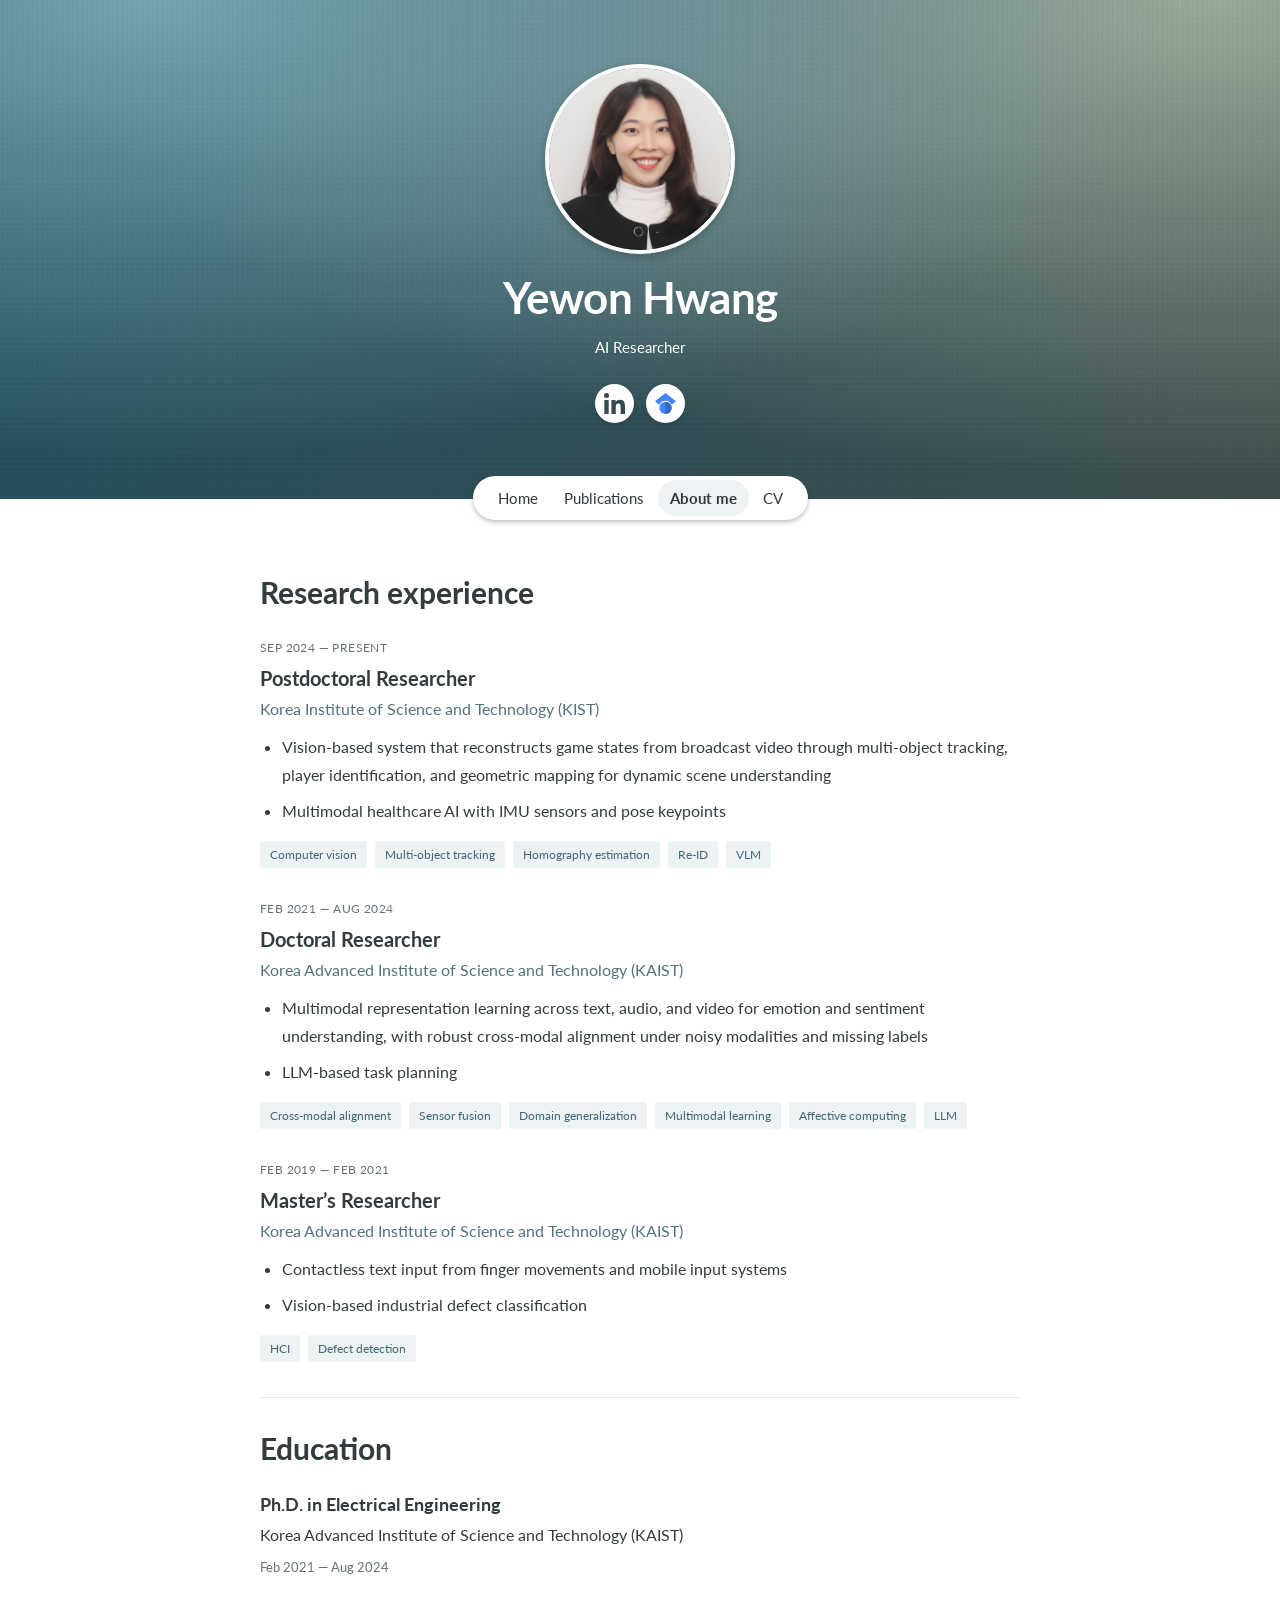
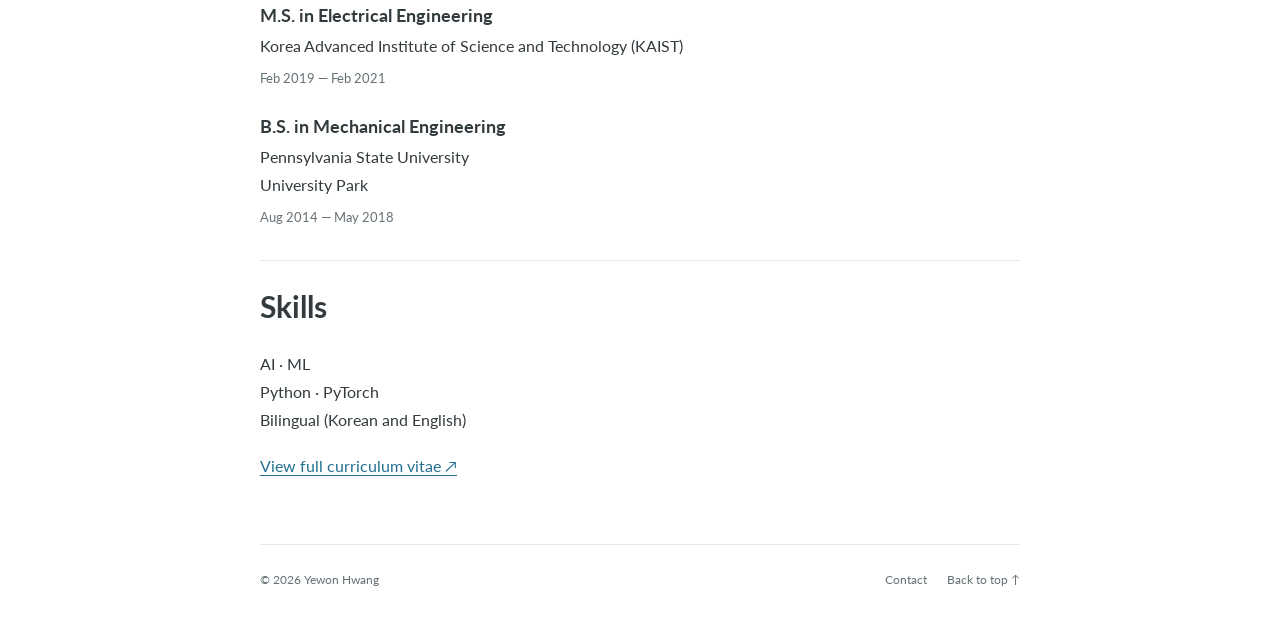
==== experience.html @ 29f175b0 "Redesign academic website and update publications and English CV" ====
<!doctype html>
<html lang="en">
<head>
  <meta charset="utf-8">
  <meta name="viewport" content="width=device-width, initial-scale=1">
  <meta name="theme-color" content="#315b67">
  <meta name="description" content="Yewon Hwang, postdoctoral researcher at KIST. Computer vision, multimodal learning, and intelligent systems.">
  <title>About me | Yewon Hwang</title>
  <link rel="icon" href="./favicon.svg" type="image/svg+xml">
  <link rel="stylesheet" href="./style.css">
  <script src="./script.js" defer></script>
</head>
<body>
<a class="skip-link" href="#main">Skip to content</a>
<header class="profile-header" id="top">
  <div class="profile">
    <a class="portrait-link" href="./index.html" aria-label="Yewon Hwang home"><img src="./yewon.png" width="190" height="190" alt="Portrait of Yewon Hwang" fetchpriority="high"></a>
    <h1><a href="./index.html">Yewon Hwang</a></h1>
    <p class="profile-role">AI Researcher</p>
    <div class="social-links"><a href="https://www.linkedin.com/in/yhwang16/" aria-label="LinkedIn" title="LinkedIn"><svg viewBox="0 0 24 24" aria-hidden="true" fill="currentColor"><path d="M5.37 24H.39V7.98h4.98zM2.88 5.79A2.89 2.89 0 1 1 2.9 0a2.89 2.89 0 0 1-.02 5.79zM24 24h-4.97v-7.8c0-1.86-.04-4.25-2.59-4.25-2.59 0-2.99 2.02-2.99 4.12V24H8.48V7.98h4.77v2.19h.07c.66-1.26 2.29-2.59 4.71-2.59 5.04 0 5.97 3.32 5.97 7.63z"/></svg></a><a href="https://scholar.google.com/citations?user=3Ul3fwwAAAAJ&amp;hl=en" aria-label="Google Scholar" title="Google Scholar"><svg viewBox="0 0 24 24" aria-hidden="true"><path fill="#4285F4" d="M12 0 0 9.5l4.838 3.94A7.96 7.96 0 0 1 12 9a7.96 7.96 0 0 1 7.162 4.44L24 9.5z"/><circle fill="#4285F4" cx="12" cy="17" r="7"/><path fill="#356AC3" d="M12 10a7 7 0 0 1 0 14z"/></svg></a></div>
  </div>
</header>
<div class="nav-wrap"><nav aria-label="Main navigation"><a href="./index.html">Home</a><a href="./publications.html">Publications</a><a href="./experience.html" aria-current="page">About me</a><a href="./cv_2026_en.pdf">CV</a></nav></div>
<main id="main"><section id="experience" class="section career"><div><div class="section-heading"><h2>Research experience</h2></div><article class="timeline-entry"><p class="date">SEP 2024 — PRESENT</p><h3>Postdoctoral Researcher</h3><p class="institution">Korea Institute of Science and Technology (KIST)</p><ul><li>Vision-based system that reconstructs game states from broadcast video through multi-object tracking, player identification, and geometric mapping for dynamic scene understanding</li><li>Multimodal healthcare AI with IMU sensors and pose keypoints</li></ul><div class="tags"><span>Computer vision</span><span>Multi-object tracking</span><span>Homography estimation</span><span>Re-ID</span><span>VLM</span></div></article>
<article class="timeline-entry"><p class="date">FEB 2021 — AUG 2024</p><h3>Doctoral Researcher</h3><p class="institution">Korea Advanced Institute of Science and Technology (KAIST)</p><ul><li>Multimodal representation learning across text, audio, and video for emotion and sentiment understanding, with robust cross-modal alignment under noisy modalities and missing labels</li><li>LLM-based task planning</li></ul><div class="tags"><span>Cross-modal alignment</span><span>Sensor fusion</span><span>Domain generalization</span><span>Multimodal learning</span><span>Affective computing</span><span>LLM</span></div></article>
<article class="timeline-entry"><p class="date">FEB 2019 — FEB 2021</p><h3>Master’s Researcher</h3><p class="institution">Korea Advanced Institute of Science and Technology (KAIST)</p><ul><li>Contactless text input from finger movements and mobile input systems</li><li>Vision-based industrial defect classification</li></ul><div class="tags"><span>HCI</span><span>Defect detection</span></div></article></div><aside id="education" class="education-panel"><h2>Education</h2><h3>Ph.D. in Electrical Engineering</h3><p>Korea Advanced Institute of Science and Technology (KAIST)</p><span>Feb 2021 — Aug 2024</span><h3>M.S. in Electrical Engineering</h3><p>Korea Advanced Institute of Science and Technology (KAIST)</p><span>Feb 2019 — Feb 2021</span><h3>B.S. in Mechanical Engineering</h3><p>Pennsylvania State University<br>University Park</p><span>Aug 2014 — May 2018</span><div class="panel-bottom"><h2>Skills</h2><p>AI · ML<br>Python · PyTorch<br>Bilingual (Korean and English)</p><a class="text-link" href="./cv_2026_en.pdf">View full curriculum vitae ↗</a></div></aside></section></main>
<footer><p>© 2026 Yewon Hwang</p><a href="mailto:yewonhwang0816@gmail.com">Contact</a><a href="#top">Back to top ↑</a></footer>
</body>
</html>
---- style.css ----
@import url('https://fonts.googleapis.com/css2?family=Lato:wght@400;700&display=swap');

:root { --ink: #333b3e; --muted: #667176; --link: #226f90; --line: #e3e7e9; }
* { box-sizing: border-box; }
html { scroll-behavior: smooth; scroll-padding-top: 30px; }
body { margin: 0; background: #fff; color: var(--ink); font: 16px/1.75 'Lato', Arial, sans-serif; }
a { color: var(--link); text-underline-offset: 3px; }
a:hover { color: #174c63; }
a:focus-visible, button:focus-visible { outline: 3px solid #62b8de; outline-offset: 5px; }
[hidden] { display: none !important; }
h1, h2, h3, p { margin-top: 0; }
.profile-header { position: relative; isolation: isolate; text-align: center; color: white; background: radial-gradient(ellipse at 12% 0%, #76a4b2 0%, transparent 65%), radial-gradient(ellipse at 95% 0%, #9ba99a 0%, transparent 68%), linear-gradient(120deg, #204f62, #3d4d4a); }
.profile-header::before { content: ''; position: absolute; inset: 0; z-index: -1; opacity: .28; background-image: repeating-linear-gradient(0deg, transparent 0 2px, #ffffff14 2px 3px, transparent 3px 5px), repeating-linear-gradient(90deg, transparent 0 2px, #10282f26 2px 3px, transparent 3px 5px); }
.profile { padding: 64px 20px 76px; }
.portrait-link { display: block; width: 190px; height: 190px; margin: 0 auto 17px; border-radius: 50%; }
.portrait-link img { display: block; width: 100%; height: 100%; object-fit: cover; border: 4px solid #fff; border-radius: 50%; box-shadow: 0 3px 8px #0003; }
h1 { font-size: 44px; line-height: 1.2; letter-spacing: -.8px; margin-bottom: 10px; }
h1 a { color: white; text-decoration: none; }
h1 a:hover { color: white; }
.profile-role { font-size: 15px; margin-bottom: 24px; color: #fff; }
.social-links { display: flex; justify-content: center; gap: 12px; }
.social-links a { display: grid; place-items: center; width: 39px; height: 39px; border-radius: 50%; color: #36494e; background: white; box-shadow: 0 2px 5px #0002; transition: transform .15s; }
.social-links a:hover { transform: translateY(-2px); background: #edf7fb; }
.social-links svg { width: 21px; height: 21px; }
.nav-wrap { display: flex; justify-content: center; margin-top: -23px; position: relative; padding: 0 14px; }
nav { display: flex; justify-content: center; flex-wrap: wrap; padding: 4px 13px; border-radius: 28px; background: white; box-shadow: 0 2px 5px #0004; gap: 2px; }
nav a { text-decoration: none; color: #30363a; font-size: 15px; padding: 5px 12px; border-radius: 20px; }
nav a[aria-current="page"] { font-weight: 700; background: #edf3f5; }
nav a:hover { background: #edf3f5; }
main { width: min(760px, calc(100% - 44px)); margin: 52px auto 0; min-height: 240px; }
.home-intro p { margin-bottom: 22px; }
strong { font-weight: 700; }
h2 { font-size: 30px; line-height: 1.35; font-weight: 700; margin-bottom: 23px; }
h3 { font-size: 20px; line-height: 1.5; margin-bottom: 10px; }
.section-heading { margin-bottom: 24px; }
.section-note { color: var(--muted); font-size: 13px; }
.divider { margin: 0 10px; }
.publication-tools { margin-bottom: 20px; }
.filters { display: flex; flex-wrap: wrap; gap: 8px; margin-bottom: 8px; }
.filters button { font: inherit; font-size: 12px; border: 1px solid #c8d5dc; background: white; color: #375564; border-radius: 16px; padding: 5px 12px; cursor: pointer; }
.filters button.active { color: white; border-color: #315b67; background: #315b67; }
#paper-count { font-size: 12px; color: var(--muted); }
.paper { border-top: 1px solid var(--line); padding: 24px 0; display: grid; grid-template-columns: 42px minmax(0, 1fr); gap: 3px 20px; }
.paper-year { font-size: 14px; color: var(--muted); }
.venue { color: #53727e; font-size: 13px; margin-bottom: 6px; }
.paper h3 { font-size: 18px; line-height: 1.5; margin-bottom: 9px; }
.paper h3 a { text-decoration: none; }
.paper h3 a:hover { text-decoration: underline; }
.authors { font-size: 14px; line-height: 1.7; margin: 0; color: #58636a; }
.authors strong { color: #303a40; }
.paper-link { grid-column: 2; justify-self: start; font-size: 13px; margin-top: 8px; }
.research-card { padding: 8px 0 26px; margin-bottom: 22px; border-bottom: 1px solid var(--line); }
.research-card p { margin-bottom: 15px; }
.tags { display: flex; flex-wrap: wrap; gap: 8px; }
.tags span { font-size: 12px; color: #426573; background: #edf3f5; padding: 3px 10px; border-radius: 3px; }
.timeline-entry { margin-bottom: 30px; }
.date { font-size: 12px; color: var(--muted); letter-spacing: .4px; margin-bottom: 5px; }
.timeline-entry h3 { margin-bottom: 2px; }
.institution { color: #53727e; margin-bottom: 10px; }
.education-panel { border-top: 1px solid var(--line); padding-top: 30px; margin-top: 35px; }
.eyebrow { font-size: 18px; font-weight: 700; margin-bottom: 20px; }
.education-panel h3 { font-size: 18px; margin: 22px 0 3px; }
.education-panel p:not(.eyebrow) { margin-bottom: 3px; }
.education-panel > span { font-size: 13px; color: var(--muted); }
.panel-bottom { margin-top: 30px; padding-top: 25px; border-top: 1px solid var(--line); }
.panel-bottom .text-link { display: inline-block; margin-top: 15px; }
footer { width: min(760px, calc(100% - 44px)); margin: 64px auto 0; padding: 24px 0 35px; border-top: 1px solid var(--line); display: flex; flex-wrap: wrap; gap: 20px; color: var(--muted); font-size: 12px; }
footer p { margin: 0 auto 0 0; }
footer a { color: var(--muted); text-decoration: none; }
.skip-link { position: absolute; top: -70px; left: 16px; z-index: 5; background: white; padding: 8px 16px; }
.skip-link:focus { top: 12px; }
@media (max-width: 600px) {
 .profile { padding: 42px 20px 60px; }
 .portrait-link { width: 150px; height: 150px; }
 h1 { font-size: 34px; }
 .profile-role { font-size: 13px; }
 .social-links a { width: 35px; height: 35px; }
 nav { padding: 5px 8px; gap: 0; }
 nav a { font-size: 12px; padding: 6px 8px; }
 main { margin-top: 38px; }
 body { font-size: 15px; }
 h2 { font-size: 26px; }
 .paper { grid-template-columns: 1fr; gap: 6px; }
 .paper-link { grid-column: 1; }
 .paper h3 { font-size: 17px; }
 .authors { font-size: 13px; }
 footer { margin-top: 40px; gap: 15px; }
}
@media (prefers-reduced-motion: reduce) { html { scroll-behavior: auto; } .social-links a { transition: none; } }

.timeline-entry ul { padding-left: 22px; margin: 10px 0 16px; }
.timeline-entry li { margin-bottom: 8px; }
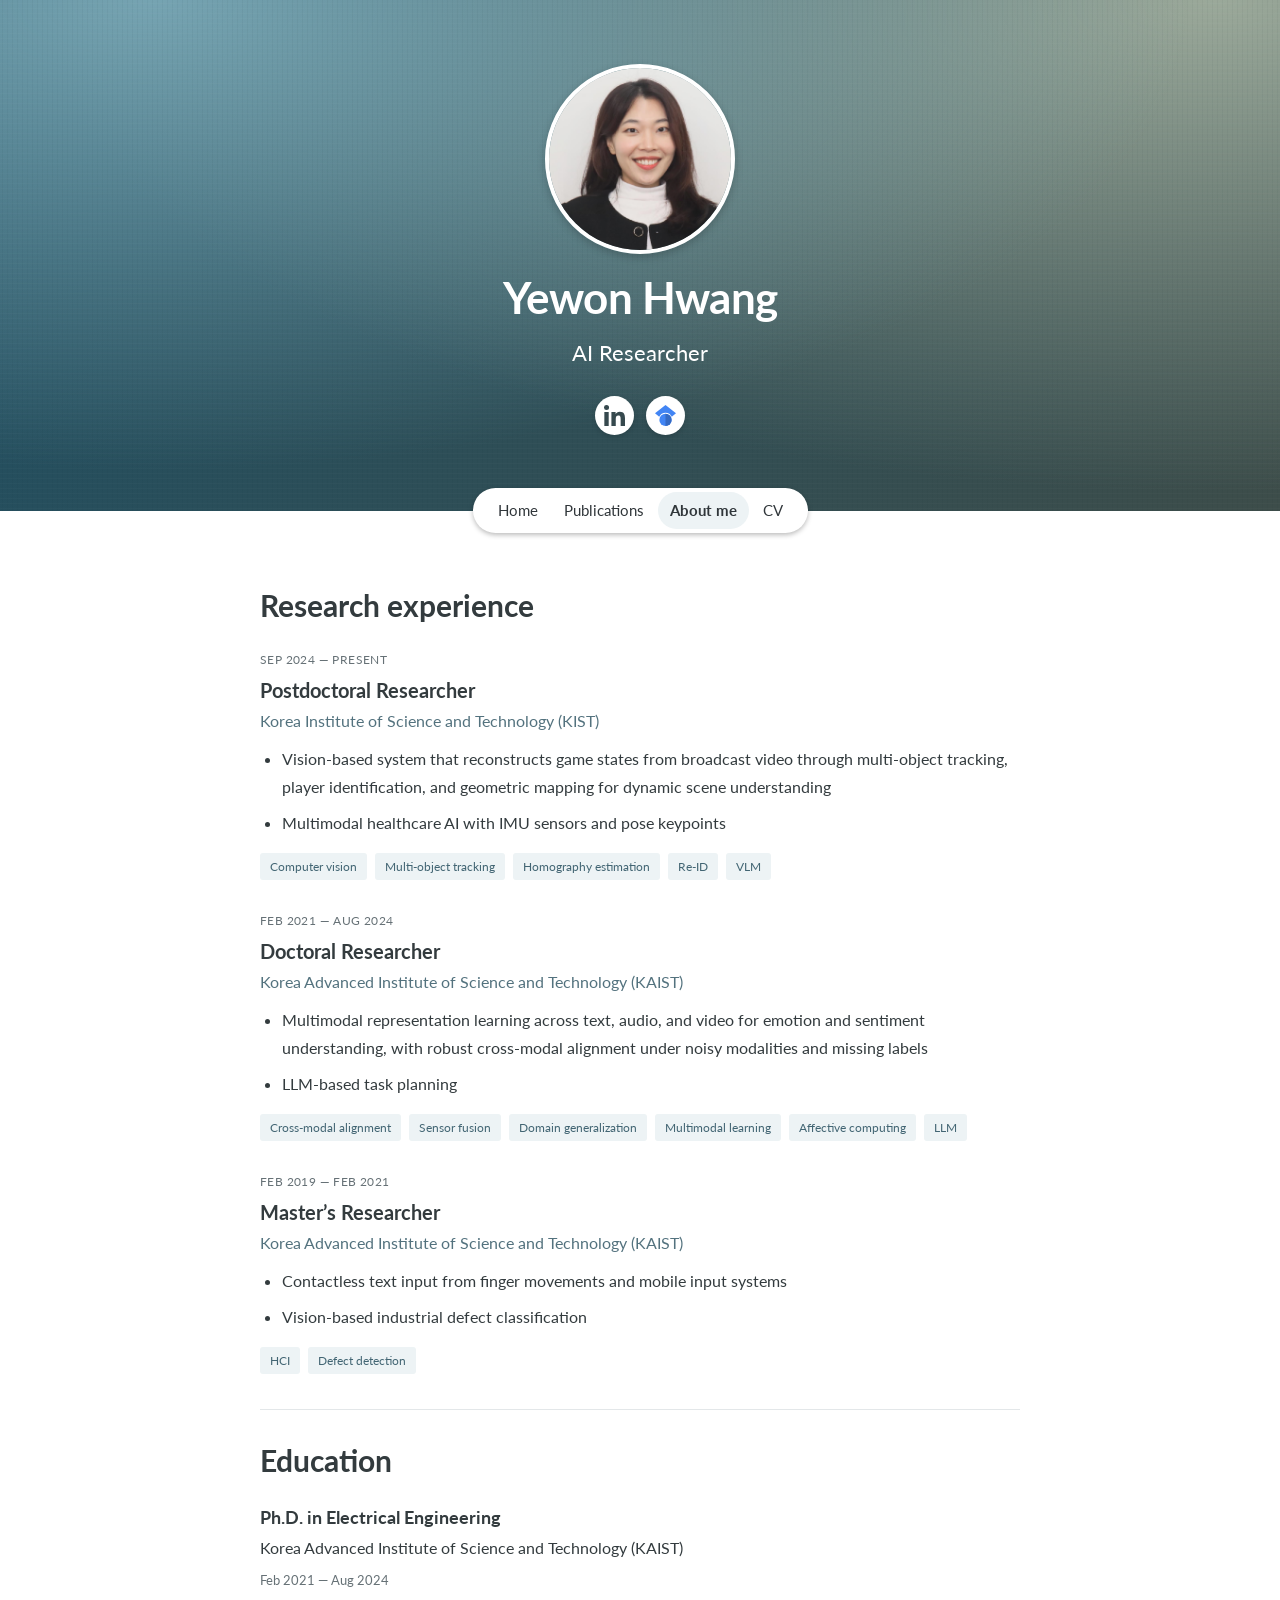
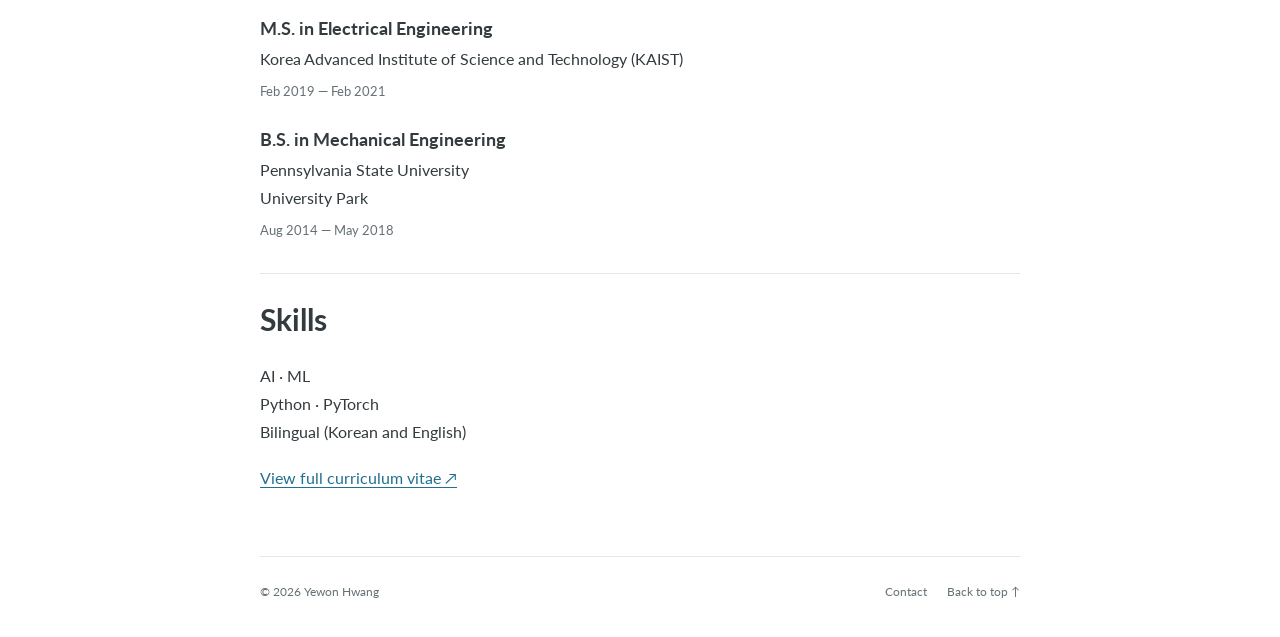
==== commit d2eda940: "Make profile subtitle more prominent and refresh stylesheet cache" ====
--- a/experience.html
+++ b/experience.html
@@ -7,7 +7,7 @@
   <meta name="description" content="Yewon Hwang, postdoctoral researcher at KIST. Computer vision, multimodal learning, and intelligent systems.">
   <title>About me | Yewon Hwang</title>
   <link rel="icon" href="./favicon.svg" type="image/svg+xml">
-  <link rel="stylesheet" href="./style.css">
+  <link rel="stylesheet" href="./style.css?v=subtitle-22">
   <script src="./script.js" defer></script>
 </head>
 <body>
--- a/style.css
+++ b/style.css
@@ -17,7 +17,7 @@
 h1 { font-size: 44px; line-height: 1.2; letter-spacing: -.8px; margin-bottom: 10px; }
 h1 a { color: white; text-decoration: none; }
 h1 a:hover { color: white; }
-.profile-role { font-size: 15px; margin-bottom: 24px; color: #fff; }
+.profile-role { font-size: 22px; margin-bottom: 24px; color: #fff; }
 .social-links { display: flex; justify-content: center; gap: 12px; }
 .social-links a { display: grid; place-items: center; width: 39px; height: 39px; border-radius: 50%; color: #36494e; background: white; box-shadow: 0 2px 5px #0002; transition: transform .15s; }
 .social-links a:hover { transform: translateY(-2px); background: #edf7fb; }
@@ -73,7 +73,7 @@
  .profile { padding: 42px 20px 60px; }
  .portrait-link { width: 150px; height: 150px; }
  h1 { font-size: 34px; }
- .profile-role { font-size: 13px; }
+ .profile-role { font-size: 20px; }
  .social-links a { width: 35px; height: 35px; }
  nav { padding: 5px 8px; gap: 0; }
  nav a { font-size: 12px; padding: 6px 8px; }
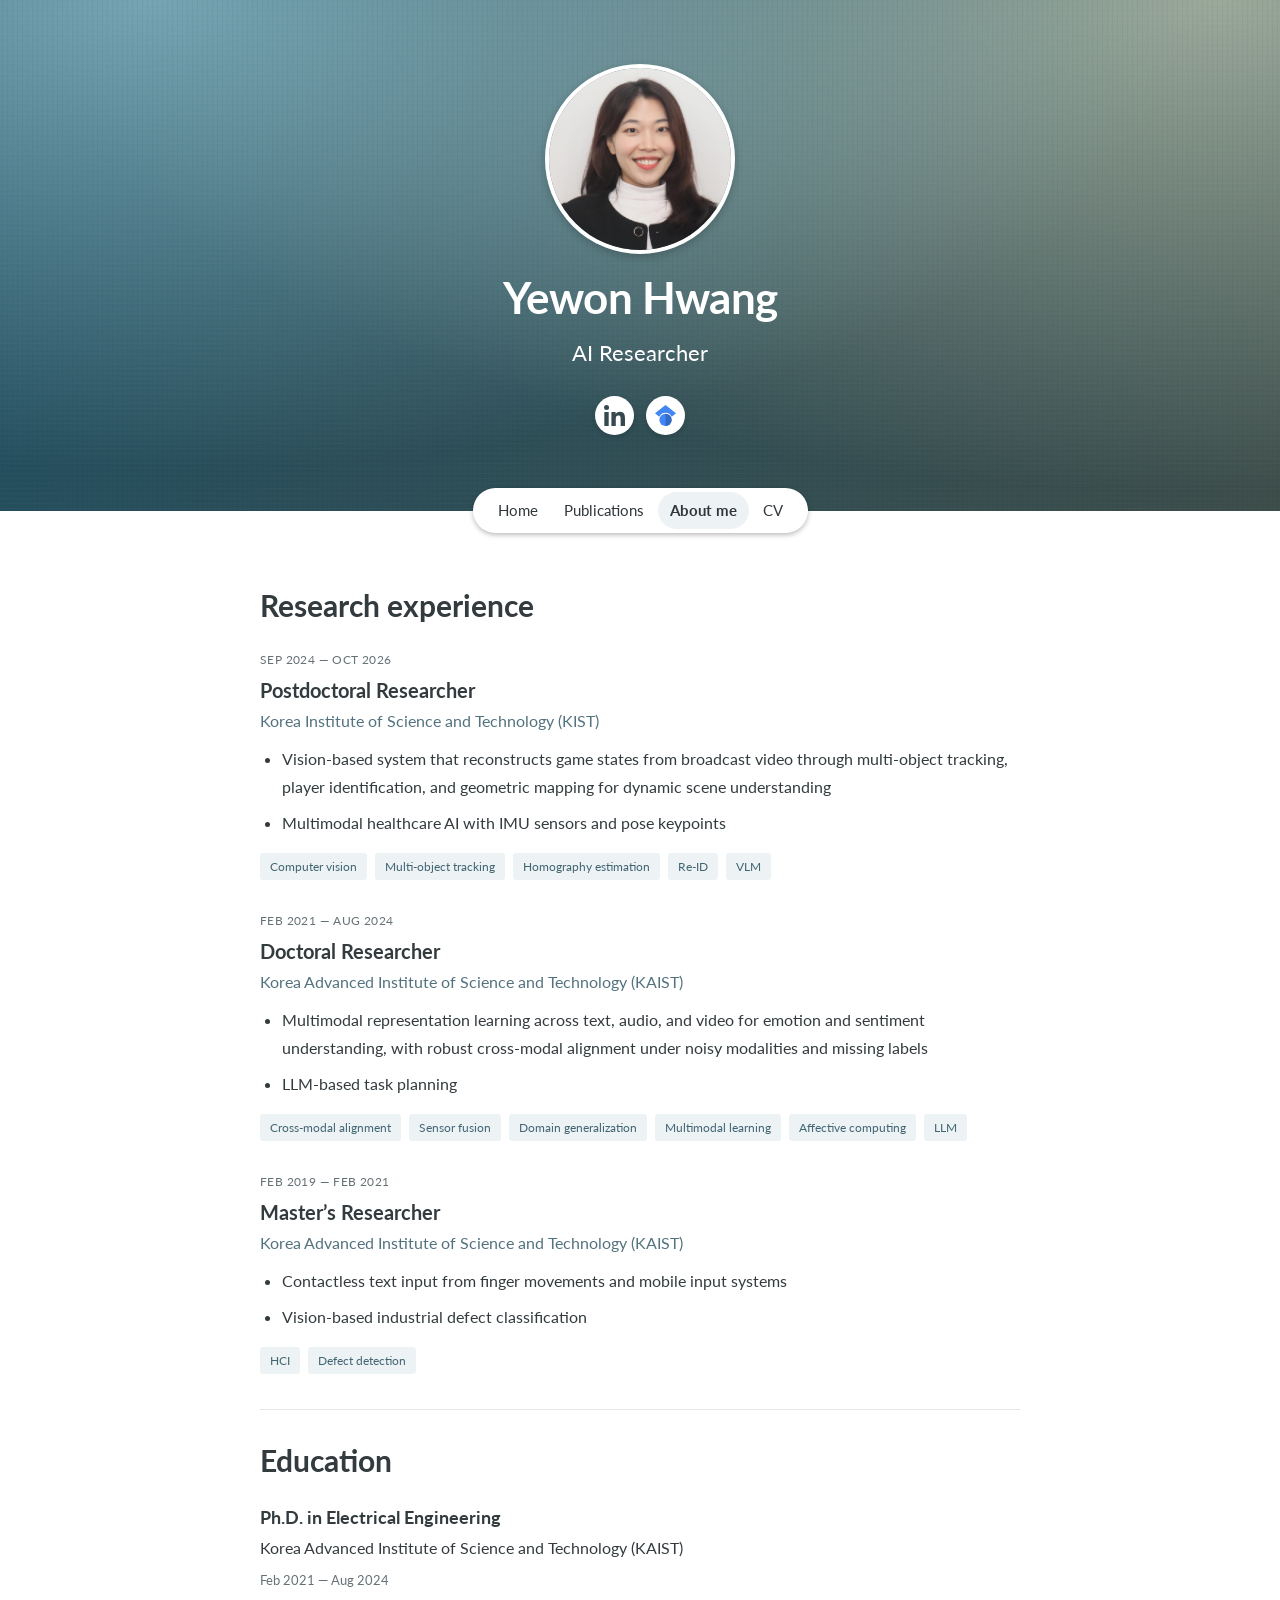
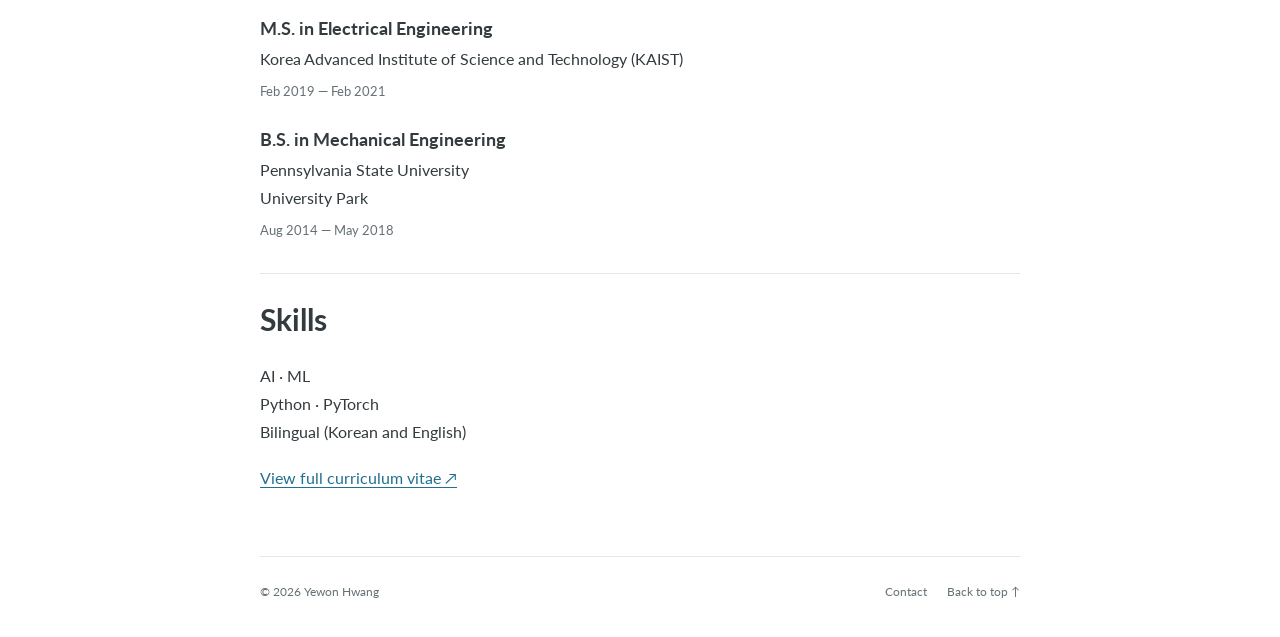
==== commit 1e07780d: "Update KIST postdoc period to Sep 2024–Oct 2026 Reword Home intro to past tense for the KIST postdoc" ====
--- a/experience.html
+++ b/experience.html
@@ -4,26 +4,26 @@
   <meta charset="utf-8">
   <meta name="viewport" content="width=device-width, initial-scale=1">
   <meta name="theme-color" content="#315b67">
-  <meta name="description" content="Yewon Hwang, postdoctoral researcher at KIST. Computer vision, multimodal learning, and intelligent systems.">
+  <meta name="description" content="Yewon Hwang, AI researcher. Computer vision, multimodal learning, and intelligent systems.">
   <title>About me | Yewon Hwang</title>
-  <link rel="icon" href="./favicon.svg" type="image/svg+xml">
-  <link rel="stylesheet" href="./style.css?v=subtitle-22">
-  <script src="./script.js" defer></script>
+  <link rel="icon" href="./assets/images/favicon.svg" type="image/svg+xml">
+  <link rel="stylesheet" href="./assets/css/style.css?v=subtitle-22">
+  <script src="./assets/js/script.js" defer></script>
 </head>
 <body>
 <a class="skip-link" href="#main">Skip to content</a>
 <header class="profile-header" id="top">
   <div class="profile">
-    <a class="portrait-link" href="./index.html" aria-label="Yewon Hwang home"><img src="./yewon.png" width="190" height="190" alt="Portrait of Yewon Hwang" fetchpriority="high"></a>
+    <a class="portrait-link" href="./index.html" aria-label="Yewon Hwang home"><img src="./assets/images/yewon.png" width="190" height="190" alt="Portrait of Yewon Hwang" fetchpriority="high"></a>
     <h1><a href="./index.html">Yewon Hwang</a></h1>
     <p class="profile-role">AI Researcher</p>
     <div class="social-links"><a href="https://www.linkedin.com/in/yhwang16/" aria-label="LinkedIn" title="LinkedIn"><svg viewBox="0 0 24 24" aria-hidden="true" fill="currentColor"><path d="M5.37 24H.39V7.98h4.98zM2.88 5.79A2.89 2.89 0 1 1 2.9 0a2.89 2.89 0 0 1-.02 5.79zM24 24h-4.97v-7.8c0-1.86-.04-4.25-2.59-4.25-2.59 0-2.99 2.02-2.99 4.12V24H8.48V7.98h4.77v2.19h.07c.66-1.26 2.29-2.59 4.71-2.59 5.04 0 5.97 3.32 5.97 7.63z"/></svg></a><a href="https://scholar.google.com/citations?user=3Ul3fwwAAAAJ&amp;hl=en" aria-label="Google Scholar" title="Google Scholar"><svg viewBox="0 0 24 24" aria-hidden="true"><path fill="#4285F4" d="M12 0 0 9.5l4.838 3.94A7.96 7.96 0 0 1 12 9a7.96 7.96 0 0 1 7.162 4.44L24 9.5z"/><circle fill="#4285F4" cx="12" cy="17" r="7"/><path fill="#356AC3" d="M12 10a7 7 0 0 1 0 14z"/></svg></a></div>
   </div>
 </header>
-<div class="nav-wrap"><nav aria-label="Main navigation"><a href="./index.html">Home</a><a href="./publications.html">Publications</a><a href="./experience.html" aria-current="page">About me</a><a href="./cv_2026_en.pdf">CV</a></nav></div>
-<main id="main"><section id="experience" class="section career"><div><div class="section-heading"><h2>Research experience</h2></div><article class="timeline-entry"><p class="date">SEP 2024 — PRESENT</p><h3>Postdoctoral Researcher</h3><p class="institution">Korea Institute of Science and Technology (KIST)</p><ul><li>Vision-based system that reconstructs game states from broadcast video through multi-object tracking, player identification, and geometric mapping for dynamic scene understanding</li><li>Multimodal healthcare AI with IMU sensors and pose keypoints</li></ul><div class="tags"><span>Computer vision</span><span>Multi-object tracking</span><span>Homography estimation</span><span>Re-ID</span><span>VLM</span></div></article>
+<div class="nav-wrap"><nav aria-label="Main navigation"><a href="./index.html">Home</a><a href="./publications.html">Publications</a><a href="./experience.html" aria-current="page">About me</a><a href="./cv/cv_2026_en.pdf">CV</a></nav></div>
+<main id="main"><section id="experience" class="section career"><div><div class="section-heading"><h2>Research experience</h2></div><article class="timeline-entry"><p class="date">SEP 2024 — OCT 2026</p><h3>Postdoctoral Researcher</h3><p class="institution">Korea Institute of Science and Technology (KIST)</p><ul><li>Vision-based system that reconstructs game states from broadcast video through multi-object tracking, player identification, and geometric mapping for dynamic scene understanding</li><li>Multimodal healthcare AI with IMU sensors and pose keypoints</li></ul><div class="tags"><span>Computer vision</span><span>Multi-object tracking</span><span>Homography estimation</span><span>Re-ID</span><span>VLM</span></div></article>
 <article class="timeline-entry"><p class="date">FEB 2021 — AUG 2024</p><h3>Doctoral Researcher</h3><p class="institution">Korea Advanced Institute of Science and Technology (KAIST)</p><ul><li>Multimodal representation learning across text, audio, and video for emotion and sentiment understanding, with robust cross-modal alignment under noisy modalities and missing labels</li><li>LLM-based task planning</li></ul><div class="tags"><span>Cross-modal alignment</span><span>Sensor fusion</span><span>Domain generalization</span><span>Multimodal learning</span><span>Affective computing</span><span>LLM</span></div></article>
-<article class="timeline-entry"><p class="date">FEB 2019 — FEB 2021</p><h3>Master’s Researcher</h3><p class="institution">Korea Advanced Institute of Science and Technology (KAIST)</p><ul><li>Contactless text input from finger movements and mobile input systems</li><li>Vision-based industrial defect classification</li></ul><div class="tags"><span>HCI</span><span>Defect detection</span></div></article></div><aside id="education" class="education-panel"><h2>Education</h2><h3>Ph.D. in Electrical Engineering</h3><p>Korea Advanced Institute of Science and Technology (KAIST)</p><span>Feb 2021 — Aug 2024</span><h3>M.S. in Electrical Engineering</h3><p>Korea Advanced Institute of Science and Technology (KAIST)</p><span>Feb 2019 — Feb 2021</span><h3>B.S. in Mechanical Engineering</h3><p>Pennsylvania State University<br>University Park</p><span>Aug 2014 — May 2018</span><div class="panel-bottom"><h2>Skills</h2><p>AI · ML<br>Python · PyTorch<br>Bilingual (Korean and English)</p><a class="text-link" href="./cv_2026_en.pdf">View full curriculum vitae ↗</a></div></aside></section></main>
+<article class="timeline-entry"><p class="date">FEB 2019 — FEB 2021</p><h3>Master’s Researcher</h3><p class="institution">Korea Advanced Institute of Science and Technology (KAIST)</p><ul><li>Contactless text input from finger movements and mobile input systems</li><li>Vision-based industrial defect classification</li></ul><div class="tags"><span>HCI</span><span>Defect detection</span></div></article></div><aside id="education" class="education-panel"><h2>Education</h2><h3>Ph.D. in Electrical Engineering</h3><p>Korea Advanced Institute of Science and Technology (KAIST)</p><span>Feb 2021 — Aug 2024</span><h3>M.S. in Electrical Engineering</h3><p>Korea Advanced Institute of Science and Technology (KAIST)</p><span>Feb 2019 — Feb 2021</span><h3>B.S. in Mechanical Engineering</h3><p>Pennsylvania State University<br>University Park</p><span>Aug 2014 — May 2018</span><div class="panel-bottom"><h2>Skills</h2><p>AI · ML<br>Python · PyTorch<br>Bilingual (Korean and English)</p><a class="text-link" href="./cv/cv_2026_en.pdf">View full curriculum vitae ↗</a></div></aside></section></main>
 <footer><p>© 2026 Yewon Hwang</p><a href="mailto:yewonhwang0816@gmail.com">Contact</a><a href="#top">Back to top ↑</a></footer>
 </body>
 </html>
--- a/assets/css/style.css
+++ b/assets/css/style.css
@@ -0,0 +1,92 @@
+@import url('https://fonts.googleapis.com/css2?family=Lato:wght@400;700&display=swap');
+
+:root { --ink: #333b3e; --muted: #667176; --link: #226f90; --line: #e3e7e9; }
+* { box-sizing: border-box; }
+html { scroll-behavior: smooth; scroll-padding-top: 30px; }
+body { margin: 0; background: #fff; color: var(--ink); font: 16px/1.75 'Lato', Arial, sans-serif; }
+a { color: var(--link); text-underline-offset: 3px; }
+a:hover { color: #174c63; }
+a:focus-visible, button:focus-visible { outline: 3px solid #62b8de; outline-offset: 5px; }
+[hidden] { display: none !important; }
+h1, h2, h3, p { margin-top: 0; }
+.profile-header { position: relative; isolation: isolate; text-align: center; color: white; background: radial-gradient(ellipse at 12% 0%, #76a4b2 0%, transparent 65%), radial-gradient(ellipse at 95% 0%, #9ba99a 0%, transparent 68%), linear-gradient(120deg, #204f62, #3d4d4a); }
+.profile-header::before { content: ''; position: absolute; inset: 0; z-index: -1; opacity: .28; background-image: repeating-linear-gradient(0deg, transparent 0 2px, #ffffff14 2px 3px, transparent 3px 5px), repeating-linear-gradient(90deg, transparent 0 2px, #10282f26 2px 3px, transparent 3px 5px); }
+.profile { padding: 64px 20px 76px; }
+.portrait-link { display: block; width: 190px; height: 190px; margin: 0 auto 17px; border-radius: 50%; }
+.portrait-link img { display: block; width: 100%; height: 100%; object-fit: cover; border: 4px solid #fff; border-radius: 50%; box-shadow: 0 3px 8px #0003; }
+h1 { font-size: 44px; line-height: 1.2; letter-spacing: -.8px; margin-bottom: 10px; }
+h1 a { color: white; text-decoration: none; }
+h1 a:hover { color: white; }
+.profile-role { font-size: 22px; margin-bottom: 24px; color: #fff; }
+.social-links { display: flex; justify-content: center; gap: 12px; }
+.social-links a { display: grid; place-items: center; width: 39px; height: 39px; border-radius: 50%; color: #36494e; background: white; box-shadow: 0 2px 5px #0002; transition: transform .15s; }
+.social-links a:hover { transform: translateY(-2px); background: #edf7fb; }
+.social-links svg { width: 21px; height: 21px; }
+.nav-wrap { display: flex; justify-content: center; margin-top: -23px; position: relative; padding: 0 14px; }
+nav { display: flex; justify-content: center; flex-wrap: wrap; padding: 4px 13px; border-radius: 28px; background: white; box-shadow: 0 2px 5px #0004; gap: 2px; }
+nav a { text-decoration: none; color: #30363a; font-size: 15px; padding: 5px 12px; border-radius: 20px; }
+nav a[aria-current="page"] { font-weight: 700; background: #edf3f5; }
+nav a:hover { background: #edf3f5; }
+main { width: min(760px, calc(100% - 44px)); margin: 52px auto 0; min-height: 240px; }
+.home-intro p { margin-bottom: 22px; }
+strong { font-weight: 700; }
+h2 { font-size: 30px; line-height: 1.35; font-weight: 700; margin-bottom: 23px; }
+h3 { font-size: 20px; line-height: 1.5; margin-bottom: 10px; }
+.section-heading { margin-bottom: 24px; }
+.section-note { color: var(--muted); font-size: 13px; }
+.divider { margin: 0 10px; }
+.publication-tools { margin-bottom: 20px; }
+.filters { display: flex; flex-wrap: wrap; gap: 8px; margin-bottom: 8px; }
+.filters button { font: inherit; font-size: 12px; border: 1px solid #c8d5dc; background: white; color: #375564; border-radius: 16px; padding: 5px 12px; cursor: pointer; }
+.filters button.active { color: white; border-color: #315b67; background: #315b67; }
+#paper-count { font-size: 12px; color: var(--muted); }
+.paper { border-top: 1px solid var(--line); padding: 24px 0; display: grid; grid-template-columns: 42px minmax(0, 1fr); gap: 3px 20px; }
+.paper-year { font-size: 14px; color: var(--muted); }
+.venue { color: #53727e; font-size: 13px; margin-bottom: 6px; }
+.paper h3 { font-size: 18px; line-height: 1.5; margin-bottom: 9px; }
+.paper h3 a { text-decoration: none; }
+.paper h3 a:hover { text-decoration: underline; }
+.authors { font-size: 14px; line-height: 1.7; margin: 0; color: #58636a; }
+.authors strong { color: #303a40; }
+.paper-link { grid-column: 2; justify-self: start; font-size: 13px; margin-top: 8px; }
+.research-card { padding: 8px 0 26px; margin-bottom: 22px; border-bottom: 1px solid var(--line); }
+.research-card p { margin-bottom: 15px; }
+.tags { display: flex; flex-wrap: wrap; gap: 8px; }
+.tags span { font-size: 12px; color: #426573; background: #edf3f5; padding: 3px 10px; border-radius: 3px; }
+.timeline-entry { margin-bottom: 30px; }
+.date { font-size: 12px; color: var(--muted); letter-spacing: .4px; margin-bottom: 5px; }
+.timeline-entry h3 { margin-bottom: 2px; }
+.institution { color: #53727e; margin-bottom: 10px; }
+.education-panel { border-top: 1px solid var(--line); padding-top: 30px; margin-top: 35px; }
+.eyebrow { font-size: 18px; font-weight: 700; margin-bottom: 20px; }
+.education-panel h3 { font-size: 18px; margin: 22px 0 3px; }
+.education-panel p:not(.eyebrow) { margin-bottom: 3px; }
+.education-panel > span { font-size: 13px; color: var(--muted); }
+.panel-bottom { margin-top: 30px; padding-top: 25px; border-top: 1px solid var(--line); }
+.panel-bottom .text-link { display: inline-block; margin-top: 15px; }
+footer { width: min(760px, calc(100% - 44px)); margin: 64px auto 0; padding: 24px 0 35px; border-top: 1px solid var(--line); display: flex; flex-wrap: wrap; gap: 20px; color: var(--muted); font-size: 12px; }
+footer p { margin: 0 auto 0 0; }
+footer a { color: var(--muted); text-decoration: none; }
+.skip-link { position: absolute; top: -70px; left: 16px; z-index: 5; background: white; padding: 8px 16px; }
+.skip-link:focus { top: 12px; }
+@media (max-width: 600px) {
+ .profile { padding: 42px 20px 60px; }
+ .portrait-link { width: 150px; height: 150px; }
+ h1 { font-size: 34px; }
+ .profile-role { font-size: 20px; }
+ .social-links a { width: 35px; height: 35px; }
+ nav { padding: 5px 8px; gap: 0; }
+ nav a { font-size: 12px; padding: 6px 8px; }
+ main { margin-top: 38px; }
+ body { font-size: 15px; }
+ h2 { font-size: 26px; }
+ .paper { grid-template-columns: 1fr; gap: 6px; }
+ .paper-link { grid-column: 1; }
+ .paper h3 { font-size: 17px; }
+ .authors { font-size: 13px; }
+ footer { margin-top: 40px; gap: 15px; }
+}
+@media (prefers-reduced-motion: reduce) { html { scroll-behavior: auto; } .social-links a { transition: none; } }
+
+.timeline-entry ul { padding-left: 22px; margin: 10px 0 16px; }
+.timeline-entry li { margin-bottom: 8px; }
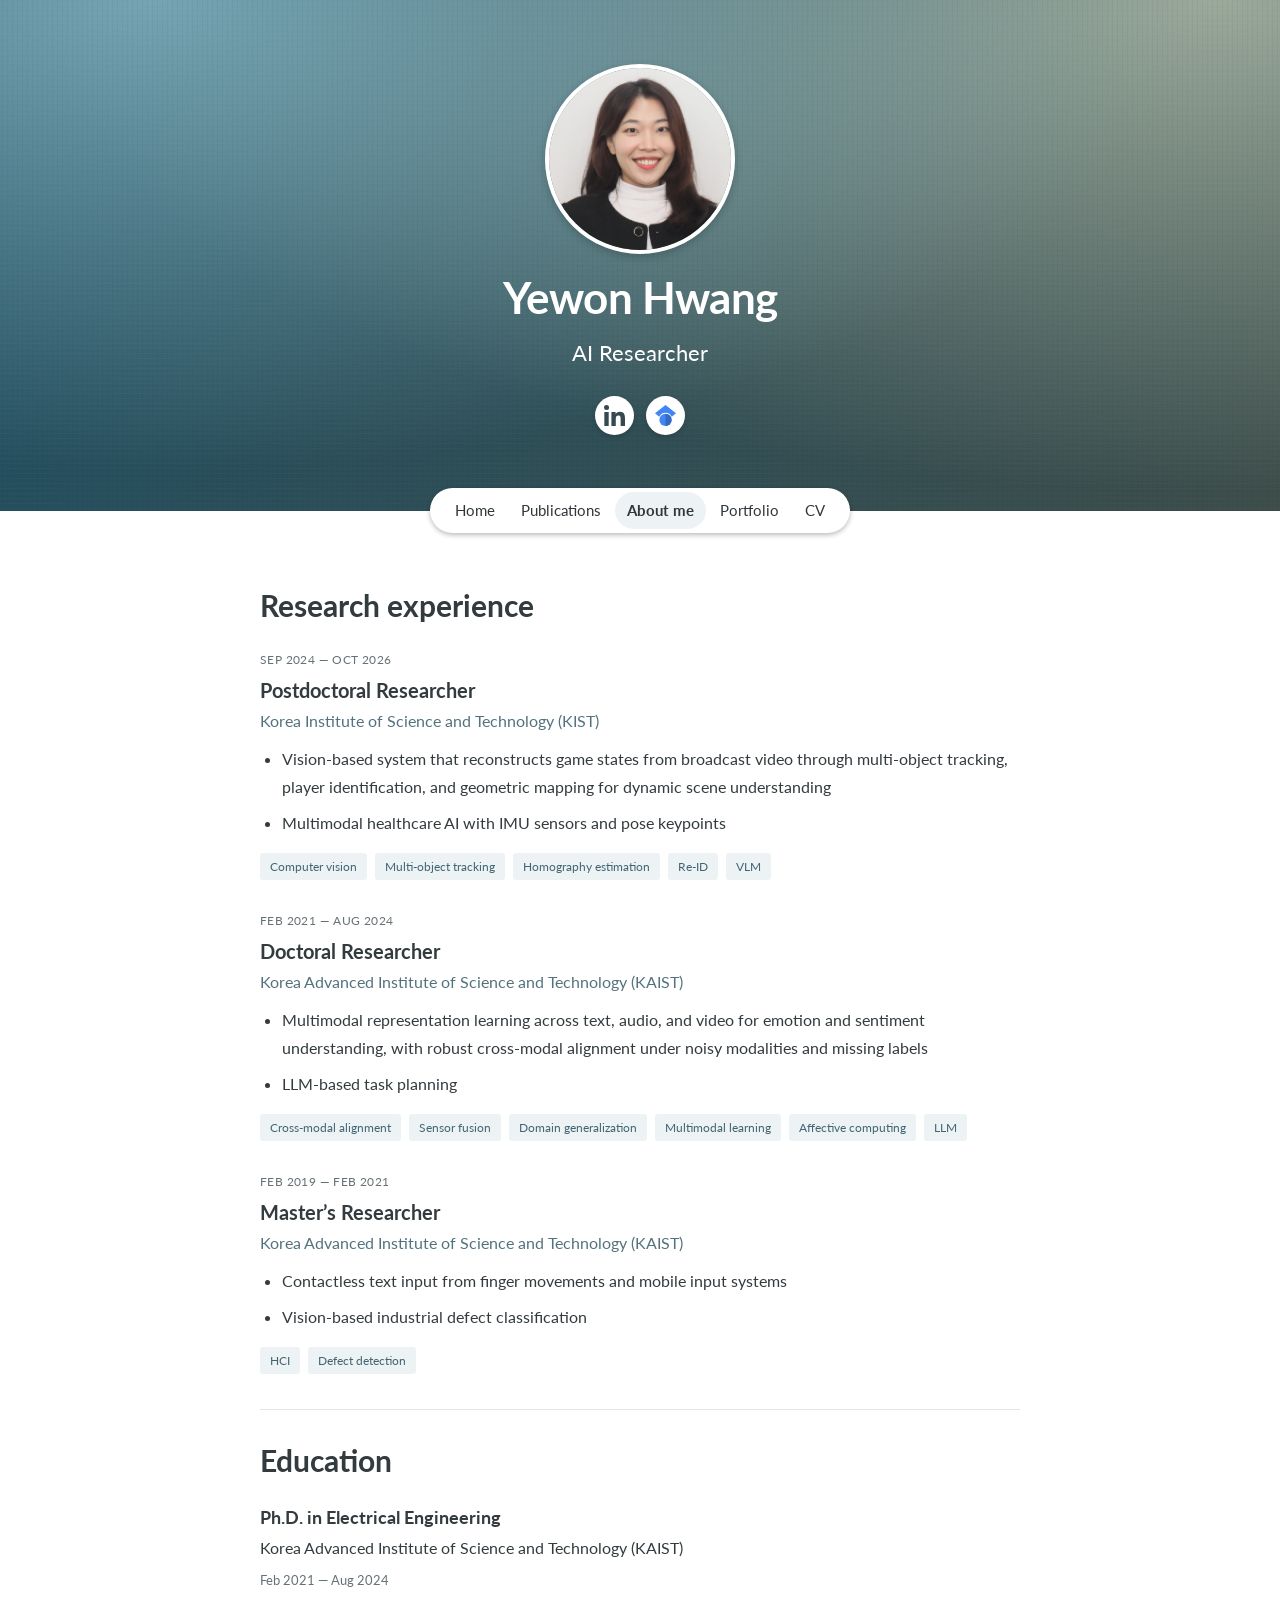
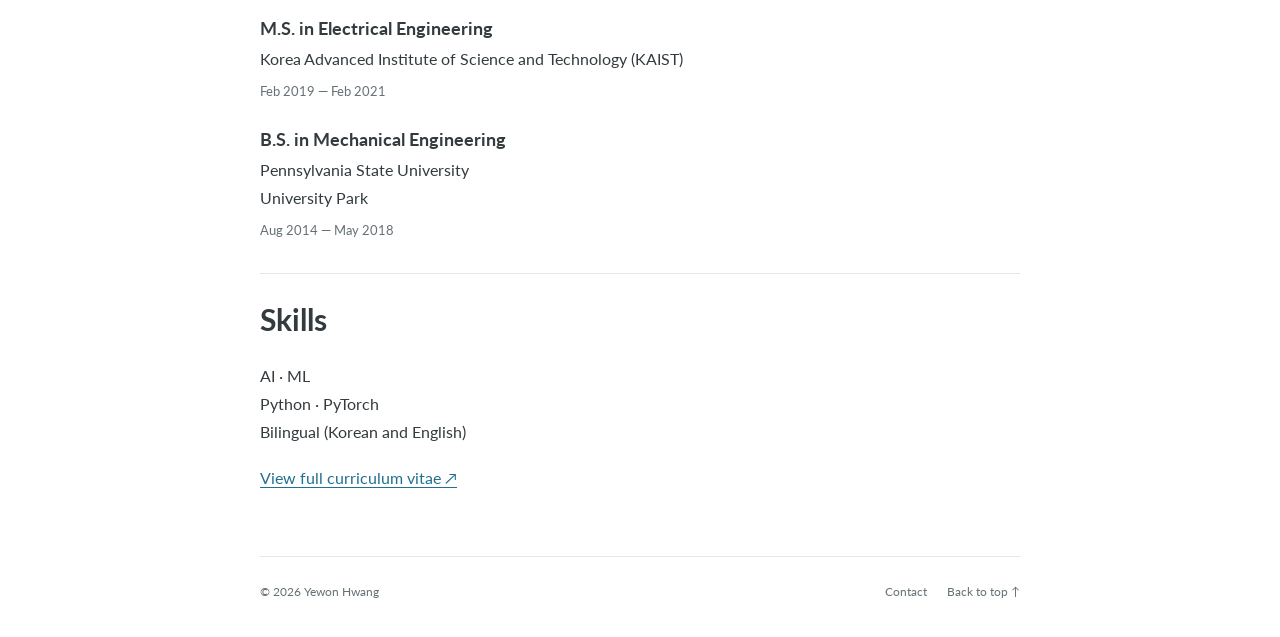
==== commit 41c67351: "Add Korean CV, CV page, and research portfolio Co-Authored-By: Claude Opus 5.5 <noreply@anthropic.co" ====
--- a/experience.html
+++ b/experience.html
@@ -7,7 +7,7 @@
   <meta name="description" content="Yewon Hwang, AI researcher. Computer vision, multimodal learning, and intelligent systems.">
   <title>About me | Yewon Hwang</title>
   <link rel="icon" href="./assets/images/favicon.svg" type="image/svg+xml">
-  <link rel="stylesheet" href="./assets/css/style.css?v=subtitle-22">
+  <link rel="stylesheet" href="./assets/css/style.css?v=subtitle-23">
   <script src="./assets/js/script.js" defer></script>
 </head>
 <body>
@@ -20,10 +20,10 @@
     <div class="social-links"><a href="https://www.linkedin.com/in/yhwang16/" aria-label="LinkedIn" title="LinkedIn"><svg viewBox="0 0 24 24" aria-hidden="true" fill="currentColor"><path d="M5.37 24H.39V7.98h4.98zM2.88 5.79A2.89 2.89 0 1 1 2.9 0a2.89 2.89 0 0 1-.02 5.79zM24 24h-4.97v-7.8c0-1.86-.04-4.25-2.59-4.25-2.59 0-2.99 2.02-2.99 4.12V24H8.48V7.98h4.77v2.19h.07c.66-1.26 2.29-2.59 4.71-2.59 5.04 0 5.97 3.32 5.97 7.63z"/></svg></a><a href="https://scholar.google.com/citations?user=3Ul3fwwAAAAJ&amp;hl=en" aria-label="Google Scholar" title="Google Scholar"><svg viewBox="0 0 24 24" aria-hidden="true"><path fill="#4285F4" d="M12 0 0 9.5l4.838 3.94A7.96 7.96 0 0 1 12 9a7.96 7.96 0 0 1 7.162 4.44L24 9.5z"/><circle fill="#4285F4" cx="12" cy="17" r="7"/><path fill="#356AC3" d="M12 10a7 7 0 0 1 0 14z"/></svg></a></div>
   </div>
 </header>
-<div class="nav-wrap"><nav aria-label="Main navigation"><a href="./index.html">Home</a><a href="./publications.html">Publications</a><a href="./experience.html" aria-current="page">About me</a><a href="./cv/cv_2026_en.pdf">CV</a></nav></div>
+<div class="nav-wrap"><nav aria-label="Main navigation"><a href="./index.html">Home</a><a href="./publications.html">Publications</a><a href="./experience.html" aria-current="page">About me</a><a href="./portfolio.html">Portfolio</a><a href="./cv.html">CV</a></nav></div>
 <main id="main"><section id="experience" class="section career"><div><div class="section-heading"><h2>Research experience</h2></div><article class="timeline-entry"><p class="date">SEP 2024 — OCT 2026</p><h3>Postdoctoral Researcher</h3><p class="institution">Korea Institute of Science and Technology (KIST)</p><ul><li>Vision-based system that reconstructs game states from broadcast video through multi-object tracking, player identification, and geometric mapping for dynamic scene understanding</li><li>Multimodal healthcare AI with IMU sensors and pose keypoints</li></ul><div class="tags"><span>Computer vision</span><span>Multi-object tracking</span><span>Homography estimation</span><span>Re-ID</span><span>VLM</span></div></article>
 <article class="timeline-entry"><p class="date">FEB 2021 — AUG 2024</p><h3>Doctoral Researcher</h3><p class="institution">Korea Advanced Institute of Science and Technology (KAIST)</p><ul><li>Multimodal representation learning across text, audio, and video for emotion and sentiment understanding, with robust cross-modal alignment under noisy modalities and missing labels</li><li>LLM-based task planning</li></ul><div class="tags"><span>Cross-modal alignment</span><span>Sensor fusion</span><span>Domain generalization</span><span>Multimodal learning</span><span>Affective computing</span><span>LLM</span></div></article>
-<article class="timeline-entry"><p class="date">FEB 2019 — FEB 2021</p><h3>Master’s Researcher</h3><p class="institution">Korea Advanced Institute of Science and Technology (KAIST)</p><ul><li>Contactless text input from finger movements and mobile input systems</li><li>Vision-based industrial defect classification</li></ul><div class="tags"><span>HCI</span><span>Defect detection</span></div></article></div><aside id="education" class="education-panel"><h2>Education</h2><h3>Ph.D. in Electrical Engineering</h3><p>Korea Advanced Institute of Science and Technology (KAIST)</p><span>Feb 2021 — Aug 2024</span><h3>M.S. in Electrical Engineering</h3><p>Korea Advanced Institute of Science and Technology (KAIST)</p><span>Feb 2019 — Feb 2021</span><h3>B.S. in Mechanical Engineering</h3><p>Pennsylvania State University<br>University Park</p><span>Aug 2014 — May 2018</span><div class="panel-bottom"><h2>Skills</h2><p>AI · ML<br>Python · PyTorch<br>Bilingual (Korean and English)</p><a class="text-link" href="./cv/cv_2026_en.pdf">View full curriculum vitae ↗</a></div></aside></section></main>
+<article class="timeline-entry"><p class="date">FEB 2019 — FEB 2021</p><h3>Master’s Researcher</h3><p class="institution">Korea Advanced Institute of Science and Technology (KAIST)</p><ul><li>Contactless text input from finger movements and mobile input systems</li><li>Vision-based industrial defect classification</li></ul><div class="tags"><span>HCI</span><span>Defect detection</span></div></article></div><aside id="education" class="education-panel"><h2>Education</h2><h3>Ph.D. in Electrical Engineering</h3><p>Korea Advanced Institute of Science and Technology (KAIST)</p><span>Feb 2021 — Aug 2024</span><h3>M.S. in Electrical Engineering</h3><p>Korea Advanced Institute of Science and Technology (KAIST)</p><span>Feb 2019 — Feb 2021</span><h3>B.S. in Mechanical Engineering</h3><p>Pennsylvania State University<br>University Park</p><span>Aug 2014 — May 2018</span><div class="panel-bottom"><h2>Skills</h2><p>AI · ML<br>Python · PyTorch<br>Bilingual (Korean and English)</p><a class="text-link" href="./cv.html">View full curriculum vitae ↗</a></div></aside></section></main>
 <footer><p>© 2026 Yewon Hwang</p><a href="mailto:yewonhwang0816@gmail.com">Contact</a><a href="#top">Back to top ↑</a></footer>
 </body>
 </html>
--- a/assets/css/style.css
+++ b/assets/css/style.css
@@ -90,3 +90,10 @@
 
 .timeline-entry ul { padding-left: 22px; margin: 10px 0 16px; }
 .timeline-entry li { margin-bottom: 8px; }
+
+.doc-cards { display: grid; grid-template-columns: repeat(auto-fit, minmax(240px, 1fr)); gap: 18px; margin-top: 24px; }
+.doc-card { border: 1px solid var(--line); border-radius: 12px; padding: 20px 22px; }
+.doc-card h3 { margin-bottom: 4px; }
+.doc-card p { color: var(--muted); margin-bottom: 12px; }
+.doc-links { display: flex; flex-wrap: wrap; gap: 18px; margin-bottom: 0; }
+.doc-card .doc-links { margin-bottom: 0; }
